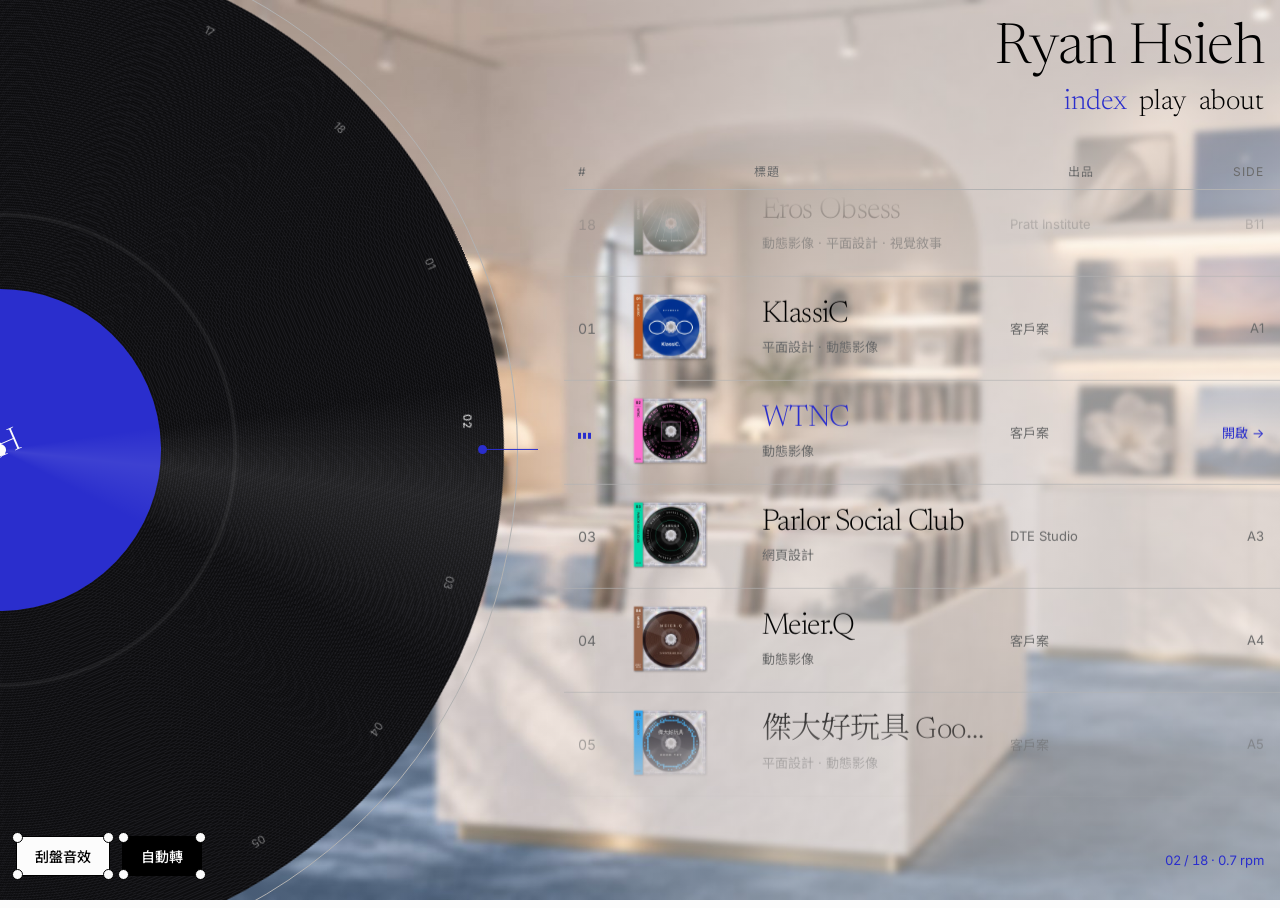
==== index.html @ 49fc0d7e "first upload" ====
<!doctype html>
<html lang="zh-Hant">
<head>
<meta charset="utf-8">
<meta name="viewport" content="width=device-width,initial-scale=1,viewport-fit=cover">
<meta name="claude:viewport-fit-sides" content="cover">
<title>Ryan Hsieh</title>
<link rel="preconnect" href="https://fonts.googleapis.com">
<link rel="stylesheet" href="https://fonts.googleapis.com/css2?family=Inter:wght@300..900&display=swap">
<!-- Shell (published as index.html): the pages live in two stacked iframes. The next page loads in the hidden one and is only
     shown once it has loaded, its fonts are ready and its first image is decoded, so a page change never shows a half-built
     page or a blank frame (the flash Ryan saw in all three full-page transitions, 2026-11-12). URL: index.html#/work.html#KlassiC -->
<style>
html,body{margin:0;height:100%;overflow:hidden;background:#fcfcfc}
iframe{position:fixed;inset:0;width:100%;height:100%;border:0;display:block;background:transparent}
iframe.bk{opacity:0;pointer-events:none;z-index:1}
iframe.fr{opacity:1;z-index:2}
.tx{position:fixed;inset:0;z-index:9999;display:flex;flex-direction:column;justify-content:space-between;padding:clamp(20px,4vw,48px);
  background:var(--c);color:var(--k);font-family:Inter,system-ui,sans-serif;pointer-events:none;will-change:clip-path,opacity}
.tx::after{content:"";position:absolute;top:0;bottom:0;left:0;width:clamp(6px,1vw,14px);background:rgba(255,255,255,.18)}
.tx.flat::after{display:none}
.tx b,.tx span{display:block}
.tx b{font:700 clamp(64px,14vw,220px)/.9 Inter,system-ui,sans-serif;letter-spacing:-.04em}
.tx span{margin-top:.3em;font:600 clamp(18px,2.6vw,40px)/1.1 Inter,system-ui,sans-serif;text-transform:uppercase;letter-spacing:.02em;max-width:20ch}
.tx small{font:500 13px Inter,system-ui,sans-serif;letter-spacing:.14em;text-transform:uppercase;opacity:.75}
.tx>*{transition:opacity .25s ease}
.tx.quiet>*{opacity:0}
</style>
</head>
<body>
<iframe class="fr" title="Ryan Hsieh" allow="autoplay; fullscreen; picture-in-picture"></iframe>
<iframe class="bk" title="" aria-hidden="true" tabindex="-1" allow="autoplay; fullscreen; picture-in-picture"></iframe>
<script>
(()=>{
  const PAGES=['home.html','work.html','play.html','about.html'],MK='rh-tx-mode';
  const reduce=matchMedia('(prefers-reduced-motion: reduce)').matches;
  const MODE='A';   // Ryan picked A (obi band sweep), 2026-11-12
  let C={};fetch('assets/obi-colors.json').then(r=>r.json()).then(j=>C=j).catch(()=>{});
  let [fr,bk]=document.querySelectorAll('iframe'),busy=null,cur='';
  const sleep=ms=>new Promise(r=>setTimeout(r,ms));
  const raf2=()=>new Promise(r=>requestAnimationFrame(()=>requestAnimationFrame(r)));
  const ink=h=>{const n=parseInt(h.slice(1),16);return (0.2126*(n>>16)+0.7152*(n>>8&255)+0.0722*(n&255))/255>.5?'#111':'#fff';};
  // "work.html#KlassiC" / "index.html#x" / "" → "home.html#x"
  const norm=s=>{s=(s||'').replace(/^\/+/,'');let [f,...h]=s.split('#');f=(f||'').split('/').pop();
    if(!f||f==='index.html')f='home.html';if(!PAGES.includes(f))f='home.html';return f+(h.length?'#'+h.join('#'):'');};
  const fromHash=()=>norm(decodeURIComponent(location.hash.replace(/^#\/?/,'')));
  const setUrl=(t,push)=>{const h='#/'+t;if(location.hash===h)return;try{history[push?'pushState':'replaceState'](null,'',h);}catch(e){}};
  // load t into frame f and wait until it is ready to be seen
  function load(f,t){return new Promise(res=>{
    let done=false;const fin=ok=>{if(!done){done=true;res(ok);}};
    f._ev=0;f.onload=async()=>{try{const d=f.contentDocument;
        await Promise.race([d.fonts?d.fonts.ready:0,sleep(1200)]);
        const im=d.querySelector('#main img, .disc img, img');
        if(im&&im.decode)await Promise.race([im.decode().catch(()=>{}),sleep(600)]);
        await raf2();fin(true);}catch(e){fin(false);}};
    setTimeout(()=>fin(false),6000);nav(f,t);});}
  // location.replace, not src: changing a frame's src adds a history entry and breaks the back button
  const nav=(f,t)=>{try{f.contentWindow.location.replace(new URL(t,location.href).href);}catch(e){f.src=t;}};
  function swap(t){const o=fr;fr=bk;bk=o;fr.className='fr';bk.className='bk';
    fr.removeAttribute('aria-hidden');fr.removeAttribute('tabindex');fr.title='Ryan Hsieh';
    bk.setAttribute('aria-hidden','true');bk.tabIndex=-1;bk.title='';
    cur=t;try{document.title=fr.contentDocument.title||'Ryan Hsieh';fr.contentWindow.focus();}catch(e){}if(!fr._ev){fr._ev=1;ev(fr);}}
  const ev=f=>{try{f.contentWindow.dispatchEvent(new Event('rh-shown'));}catch(e){}};
  function shown(){setTimeout(()=>{if(!busy)nav(bk,'about:blank');},50);}
  function panel(o,quiet){const d=document.createElement('div');d.className='tx'+(quiet?' quiet':'');d.setAttribute('aria-hidden','true');
    d.style.setProperty('--c',o.c);d.style.setProperty('--k',ink(o.c));
    const s=document.createElement('small');s.textContent=o.label||(o.dir==='back'?'◀◀ Rewind':'▶ Now playing');
    const b=document.createElement('b');b.textContent=o.n||'';const sp=document.createElement('span');sp.textContent=o.title||'';
    const m=document.createElement('div');m.append(b,sp);d.append(s,m);document.body.appendChild(d);return d;}
  const anim=(el,k,ms,ease)=>el.animate(k,{duration:ms,easing:ease,fill:'forwards'}).finished;
  const CL={L0:'inset(0 100% 0 0)',R0:'inset(0 0 0 100%)',full:'inset(0 0 0 0)'};

  async function go(target,o,push){
    const t=norm(target);o=o||{};
    if(t===cur)return;
    if(busy)return;           // one change at a time
    busy=true;
    o.c=o.c||(C[o.slug]&&C[o.slug].bg)||(t.startsWith('home')?'#2a2ecd':'#111111');
    if(push!==false)setUrl(t,true);
    try{
      if(reduce||!cur){if(await load(bk,t)!==false){swap(t);shown();}}
      else if(MODE==='A'){
        const d=panel(o);d.style.clipPath=o.dir==='back'?CL.R0:CL.L0;
        const sweep=anim(d,[{clipPath:d.style.clipPath},{clipPath:CL.full}],340,'cubic-bezier(.7,0,.9,.6)');
        const [ok]=await Promise.all([load(bk,t),sweep.then(()=>sleep(220))]);
        swap(t);d.classList.add('quiet');await raf2();
        await anim(d,[{clipPath:CL.full},{clipPath:o.dir==='back'?CL.L0:CL.R0}],460,'cubic-bezier(.3,0,.1,1)');d.remove();shown();
      }else if(MODE==='B'){
        const d=panel(o,true);d.classList.add('flat');d.style.opacity=0;
        await Promise.all([load(bk,t),anim(d,[{opacity:0},{opacity:1}],200,'ease-in')]);
        swap(t);await raf2();
        await anim(d,[{opacity:1},{opacity:0}],320,'ease-out');d.remove();shown();
      }else{ // C: the new page is fully built underneath, then cross-fades in over the old one
        await load(bk,t);
        const old=fr,nu=bk;nu._ev=1;ev(nu);nu.style.zIndex=3;nu.style.opacity=0;nu.style.pointerEvents='auto';
        const dy=o.dir==='back'?-14:14;
        // the old page stays fully opaque underneath, so nothing pale ever shows between the two
        await anim(nu,[{opacity:0,transform:`translateY(${dy}px)`},{opacity:1,transform:'none'}],420,'cubic-bezier(.2,.7,.2,1)');
        swap(t);nu.getAnimations().forEach(a=>a.cancel());old.getAnimations().forEach(a=>a.cancel());
        nu.style.cssText='';old.style.cssText='';shown();
      }
    }finally{busy=false;}
    // a back/forward press that came in while we were busy
    if(fromHash()!==cur)go(fromHash(),{dir:'back'},false);
  }
  // keep the address in step when a page changes its own hash (work.html prev / next)
  function sync(){try{const L=fr.contentWindow.location,f=L.pathname.split('/').pop();cur=norm(f+L.hash);setUrl(cur,false);document.title=fr.contentDocument.title;}catch(e){}}
  addEventListener('popstate',()=>{const t=fromHash();if(t===cur)return;
    // same page, other hash: let the page handle it
    if(t.split('#')[0]===cur.split('#')[0]){try{fr.contentWindow.location.hash=t.split('#')[1]||'';cur=t;return;}catch(e){}}
    go(t,{dir:'back'},false);});
  window.RH_SHELL={go:(u,o)=>go(u,o,true),sync,get mode(){return MODE;}};

  // first page: if the frame cannot load (a host that blocks frames), fall back to plain pages
  (async()=>{const t=fromHash();setUrl(t,false);
    const ok=await load(fr,t);
    if(!ok){try{sessionStorage.setItem('rh-noshell','1');}catch(e){}location.replace(t);return;}
    cur=t;try{document.title=fr.contentDocument.title;fr.contentWindow.focus();}catch(e){}ev(fr);})();

})();
</script>
</body>
</html>
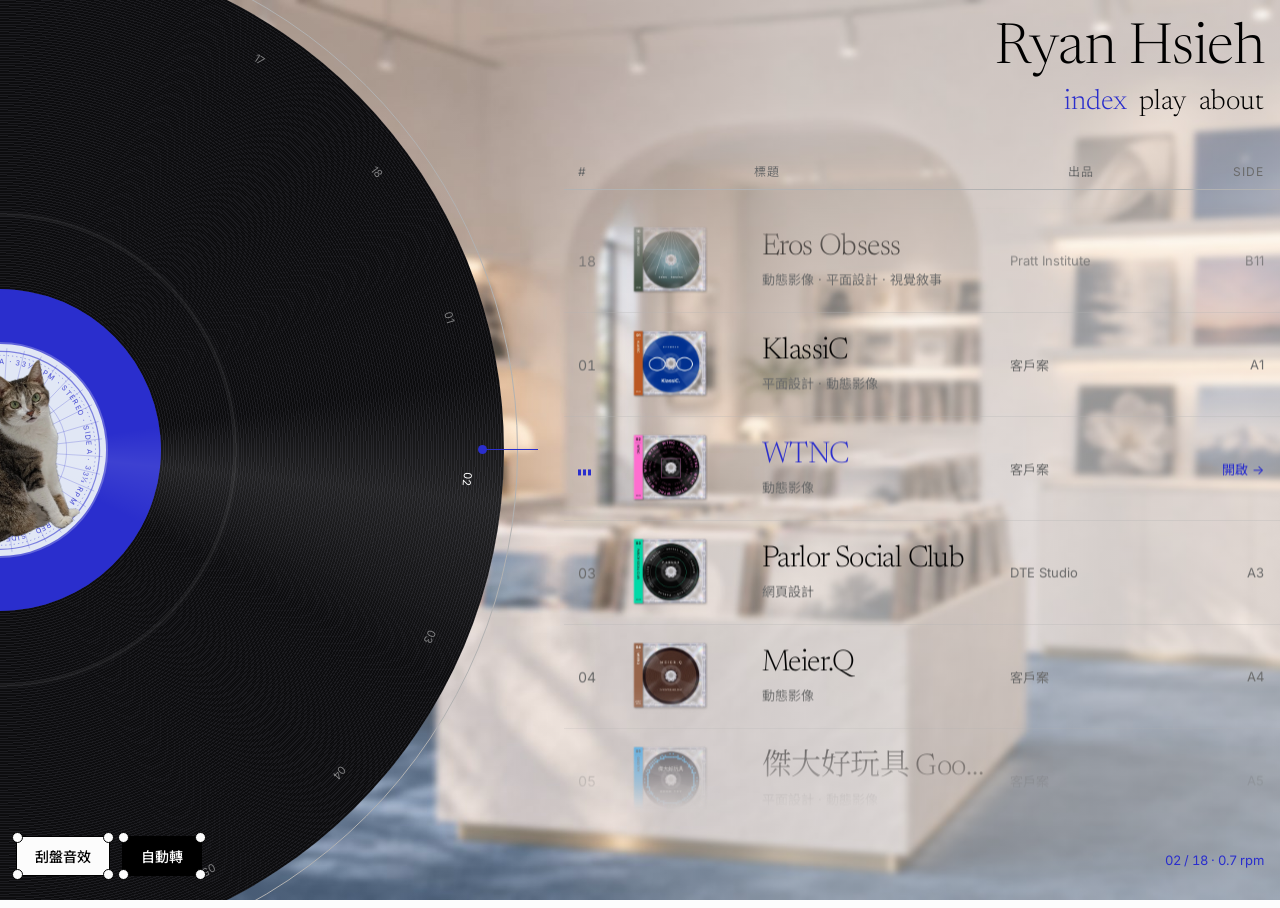
==== commit 6724ccd8: "貓咪再生" ====
--- a/index.html
+++ b/index.html
@@ -55,7 +55,11 @@
         await raf2();fin(true);}catch(e){fin(false);}};
     setTimeout(()=>fin(false),6000);nav(f,t);});}
   // location.replace, not src: changing a frame's src adds a history entry and breaks the back button
-  const nav=(f,t)=>{try{f.contentWindow.location.replace(new URL(t,location.href).href);}catch(e){f.src=t;}};
+  // ?v=BUILD on every page load: GitHub Pages lets browsers cache pages for 10 min, so without it a page
+  // opened again in the frame could come from cache as an older version (Ryan saw the old record label, 2026-11-13). Bump BUILD on each release.
+  const BUILD='71';
+  const bust=t=>{if(t==='about:blank')return t;const u=new URL(t,location.href);u.searchParams.set('v',BUILD);return u.href;};
+  const nav=(f,t)=>{try{f.contentWindow.location.replace(bust(t));}catch(e){f.src=bust(t);}};
   function swap(t){const o=fr;fr=bk;bk=o;fr.className='fr';bk.className='bk';
     fr.removeAttribute('aria-hidden');fr.removeAttribute('tabindex');fr.title='Ryan Hsieh';
     bk.setAttribute('aria-hidden','true');bk.tabIndex=-1;bk.title='';
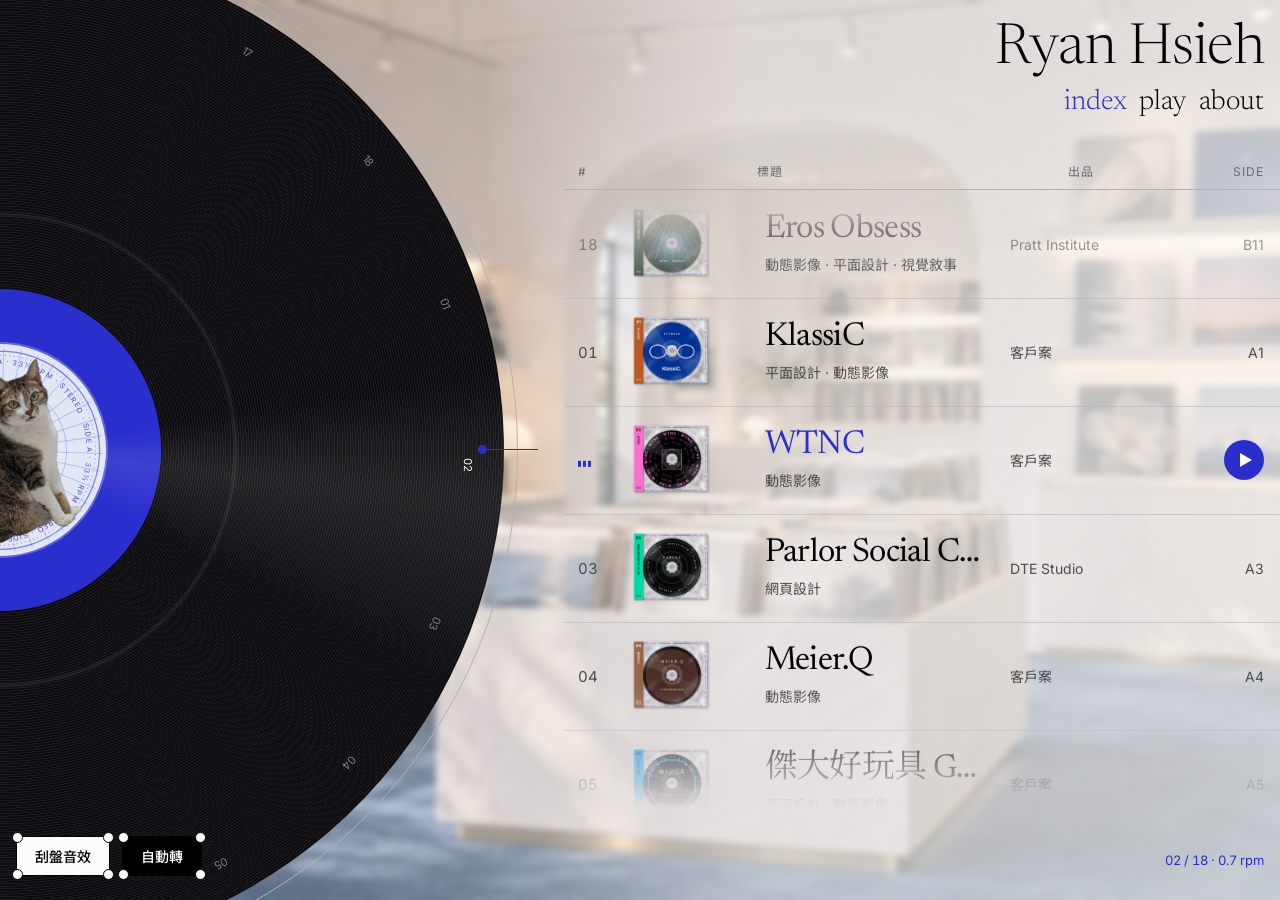
==== commit f6d95f2b: "清理更新" ====
--- a/index.html
+++ b/index.html
@@ -3,125 +3,35 @@
 <head>
 <meta charset="utf-8">
 <meta name="viewport" content="width=device-width,initial-scale=1,viewport-fit=cover">
-<meta name="claude:viewport-fit-sides" content="cover">
-<title>Ryan Hsieh</title>
+<title>Ryan Hsieh 謝東霖 — Designer</title>
+
+<meta name="description" content="謝東霖 Ryan Hsieh，台北的跨領域設計師，作品橫跨動態影像、平面與網頁設計。Pratt Institute Communications Design 碩士，現為知識衛星 Sat. Knowledge 設計師。">
+<link rel="canonical" href="https://ryanhsieh.xyz/">
+<meta property="og:type" content="website">
+<meta property="og:site_name" content="Ryan Hsieh">
+<meta property="og:title" content="Ryan Hsieh 謝東霖 — Designer">
+<meta property="og:description" content="謝東霖 Ryan Hsieh，台北的跨領域設計師，作品橫跨動態影像、平面與網頁設計。Pratt Institute Communications Design 碩士，現為知識衛星 Sat. Knowledge 設計師。">
+<meta property="og:url" content="https://ryanhsieh.xyz/">
+<meta property="og:image" content="https://ryanhsieh.xyz/assets/og.jpg">
+<meta property="og:image:width" content="1200">
+<meta property="og:image:height" content="630">
+<meta property="og:locale" content="zh_TW">
+<meta name="twitter:card" content="summary_large_image">
+<link rel="icon" type="image/png" href="favicon.png">
+<link rel="apple-touch-icon" href="apple-touch-icon.png">
+<meta name="theme-color" content="#fcfcfc">
+<script type="application/ld+json">{"@context": "https://schema.org", "@type": "Person", "name": "Ryan Hsieh", "alternateName": ["謝東霖", "Tung-Lin Hsieh"], "url": "https://ryanhsieh.xyz/", "image": "https://ryanhsieh.xyz/assets/og.jpg", "jobTitle": "Designer", "worksFor": {"@type": "Organization", "name": "Sat. Knowledge 知識衛星"}, "alumniOf": [{"@type": "CollegeOrUniversity", "name": "Pratt Institute"}, {"@type": "CollegeOrUniversity", "name": "世新大學 Shih Hsin University"}], "homeLocation": {"@type": "Place", "name": "Taipei, Taiwan"}, "knowsAbout": ["Motion Design", "Graphic Design", "Web Design"]}</script>
+
 <link rel="preconnect" href="https://fonts.googleapis.com">
 <link rel="stylesheet" href="https://fonts.googleapis.com/css2?family=Inter:wght@300..900&display=swap">
-<!-- Shell (published as index.html): the pages live in two stacked iframes. The next page loads in the hidden one and is only
-     shown once it has loaded, its fonts are ready and its first image is decoded, so a page change never shows a half-built
-     page or a blank frame (the flash Ryan saw in all three full-page transitions, 2026-11-12). URL: index.html#/work.html#KlassiC -->
-<style>
-html,body{margin:0;height:100%;overflow:hidden;background:#fcfcfc}
-iframe{position:fixed;inset:0;width:100%;height:100%;border:0;display:block;background:transparent}
-iframe.bk{opacity:0;pointer-events:none;z-index:1}
-iframe.fr{opacity:1;z-index:2}
-.tx{position:fixed;inset:0;z-index:9999;display:flex;flex-direction:column;justify-content:space-between;padding:clamp(20px,4vw,48px);
-  background:var(--c);color:var(--k);font-family:Inter,system-ui,sans-serif;pointer-events:none;will-change:clip-path,opacity}
-.tx::after{content:"";position:absolute;top:0;bottom:0;left:0;width:clamp(6px,1vw,14px);background:rgba(255,255,255,.18)}
-.tx.flat::after{display:none}
-.tx b,.tx span{display:block}
-.tx b{font:700 clamp(64px,14vw,220px)/.9 Inter,system-ui,sans-serif;letter-spacing:-.04em}
-.tx span{margin-top:.3em;font:600 clamp(18px,2.6vw,40px)/1.1 Inter,system-ui,sans-serif;text-transform:uppercase;letter-spacing:.02em;max-width:20ch}
-.tx small{font:500 13px Inter,system-ui,sans-serif;letter-spacing:.14em;text-transform:uppercase;opacity:.75}
-.tx>*{transition:opacity .25s ease}
-.tx.quiet>*{opacity:0}
-</style>
+
+<style>body,html{margin:0;height:100%;overflow:hidden;background:#fcfcfc}iframe{position:fixed;inset:0;width:100%;height:100%;border:0;display:block;background:transparent}iframe.bk{opacity:0;pointer-events:none;z-index:1}iframe.fr{opacity:1;z-index:2}.tx{position:fixed;inset:0;z-index:9999;display:flex;flex-direction:column;justify-content:space-between;padding:clamp(20px,4vw,48px);background:var(--c);color:var(--k);font-family:Inter,system-ui,sans-serif;pointer-events:none;will-change:clip-path,opacity}.tx::after{content:"";position:absolute;top:0;bottom:0;left:0;width:clamp(6px,1vw,14px);background:rgba(255,255,255,.18)}.tx b,.tx span{display:block}.tx b{font:700 clamp(64px,14vw,220px)/.9 Inter,system-ui,sans-serif;letter-spacing:-.04em}.tx span{margin-top:.3em;font:600 clamp(18px,2.6vw,40px)/1.1 Inter,system-ui,sans-serif;text-transform:uppercase;letter-spacing:.02em;max-width:20ch}.tx small{font:500 13px Inter,system-ui,sans-serif;letter-spacing:.14em;text-transform:uppercase;opacity:.75}.tx>*{transition:opacity .25s ease}.tx.quiet>*{opacity:0}</style>
 </head>
 <body>
+<noscript><main style="padding:24px;font:16px/1.6 system-ui,sans-serif"><h1>Ryan Hsieh 謝東霖</h1><p>謝東霖 Ryan Hsieh，台北的跨領域設計師，作品橫跨動態影像、平面與網頁設計。Pratt Institute Communications Design 碩士，現為知識衛星 Sat. Knowledge 設計師。</p>
+<ul><li><a href="work.html?solo#KlassiC">KlassiC</a></li><li><a href="work.html?solo#WTNC">WTNC</a></li><li><a href="work.html?solo#Parlor-Social-Club">Parlor Social Club</a></li><li><a href="work.html?solo#Meier-Q">Meier.Q</a></li><li><a href="work.html?solo#Good-Toy">傑大好玩具 Good Toy</a></li><li><a href="work.html?solo#Masthead-Magazine">Masthead Magazine</a></li><li><a href="work.html?solo#Bliss-Lau">Bliss Lau</a></li><li><a href="work.html?solo#Countdown">Countdown</a></li><li><a href="work.html?solo#Photo-Sphere">Photo Sphere</a></li><li><a href="work.html?solo#Polychronic-and-Time-Ideology">Polychronic and Time Ideology</a></li><li><a href="work.html?solo#COEXIST">COEXIST©</a></li><li><a href="work.html?solo#Wasting-Time-on-the-Internet">Wasting Time on the Internet</a></li><li><a href="work.html?solo#More-is-the-New-Normal">More is the New Normal</a></li><li><a href="work.html?solo#Crisis-in-New-York-Noise-Depression">Crisis in New York: Noise & Depression</a></li><li><a href="work.html?solo#About-Time-Travel-in-Time">About Time: Travel in Time</a></li><li><a href="work.html?solo#Lost-in-Time">Lost in Time</a></li><li><a href="work.html?solo#Virtual-Temple">Virtual Temple</a></li><li><a href="work.html?solo#Eros-Obsess">Eros Obsess</a></li></ul><p><a href="play.html?solo">Play</a> · <a href="about.html?solo">About</a></p></main></noscript>
 <iframe class="fr" title="Ryan Hsieh" allow="autoplay; fullscreen; picture-in-picture"></iframe>
 <iframe class="bk" title="" aria-hidden="true" tabindex="-1" allow="autoplay; fullscreen; picture-in-picture"></iframe>
-<script>
-(()=>{
-  const PAGES=['home.html','work.html','play.html','about.html'],MK='rh-tx-mode';
-  const reduce=matchMedia('(prefers-reduced-motion: reduce)').matches;
-  const MODE='A';   // Ryan picked A (obi band sweep), 2026-11-12
-  let C={};fetch('assets/obi-colors.json').then(r=>r.json()).then(j=>C=j).catch(()=>{});
-  let [fr,bk]=document.querySelectorAll('iframe'),busy=null,cur='';
-  const sleep=ms=>new Promise(r=>setTimeout(r,ms));
-  const raf2=()=>new Promise(r=>requestAnimationFrame(()=>requestAnimationFrame(r)));
-  const ink=h=>{const n=parseInt(h.slice(1),16);return (0.2126*(n>>16)+0.7152*(n>>8&255)+0.0722*(n&255))/255>.5?'#111':'#fff';};
-  // "work.html#KlassiC" / "index.html#x" / "" → "home.html#x"
-  const norm=s=>{s=(s||'').replace(/^\/+/,'');let [f,...h]=s.split('#');f=(f||'').split('/').pop();
-    if(!f||f==='index.html')f='home.html';if(!PAGES.includes(f))f='home.html';return f+(h.length?'#'+h.join('#'):'');};
-  const fromHash=()=>norm(decodeURIComponent(location.hash.replace(/^#\/?/,'')));
-  const setUrl=(t,push)=>{const h='#/'+t;if(location.hash===h)return;try{history[push?'pushState':'replaceState'](null,'',h);}catch(e){}};
-  // load t into frame f and wait until it is ready to be seen
-  function load(f,t){return new Promise(res=>{
-    let done=false;const fin=ok=>{if(!done){done=true;res(ok);}};
-    f._ev=0;f.onload=async()=>{try{const d=f.contentDocument;
-        await Promise.race([d.fonts?d.fonts.ready:0,sleep(1200)]);
-        const im=d.querySelector('#main img, .disc img, img');
-        if(im&&im.decode)await Promise.race([im.decode().catch(()=>{}),sleep(600)]);
-        await raf2();fin(true);}catch(e){fin(false);}};
-    setTimeout(()=>fin(false),6000);nav(f,t);});}
-  // location.replace, not src: changing a frame's src adds a history entry and breaks the back button
-  // ?v=BUILD on every page load: GitHub Pages lets browsers cache pages for 10 min, so without it a page
-  // opened again in the frame could come from cache as an older version (Ryan saw the old record label, 2026-11-13). Bump BUILD on each release.
-  const BUILD='71';
-  const bust=t=>{if(t==='about:blank')return t;const u=new URL(t,location.href);u.searchParams.set('v',BUILD);return u.href;};
-  const nav=(f,t)=>{try{f.contentWindow.location.replace(bust(t));}catch(e){f.src=bust(t);}};
-  function swap(t){const o=fr;fr=bk;bk=o;fr.className='fr';bk.className='bk';
-    fr.removeAttribute('aria-hidden');fr.removeAttribute('tabindex');fr.title='Ryan Hsieh';
-    bk.setAttribute('aria-hidden','true');bk.tabIndex=-1;bk.title='';
-    cur=t;try{document.title=fr.contentDocument.title||'Ryan Hsieh';fr.contentWindow.focus();}catch(e){}if(!fr._ev){fr._ev=1;ev(fr);}}
-  const ev=f=>{try{f.contentWindow.dispatchEvent(new Event('rh-shown'));}catch(e){}};
-  function shown(){setTimeout(()=>{if(!busy)nav(bk,'about:blank');},50);}
-  function panel(o,quiet){const d=document.createElement('div');d.className='tx'+(quiet?' quiet':'');d.setAttribute('aria-hidden','true');
-    d.style.setProperty('--c',o.c);d.style.setProperty('--k',ink(o.c));
-    const s=document.createElement('small');s.textContent=o.label||(o.dir==='back'?'◀◀ Rewind':'▶ Now playing');
-    const b=document.createElement('b');b.textContent=o.n||'';const sp=document.createElement('span');sp.textContent=o.title||'';
-    const m=document.createElement('div');m.append(b,sp);d.append(s,m);document.body.appendChild(d);return d;}
-  const anim=(el,k,ms,ease)=>el.animate(k,{duration:ms,easing:ease,fill:'forwards'}).finished;
-  const CL={L0:'inset(0 100% 0 0)',R0:'inset(0 0 0 100%)',full:'inset(0 0 0 0)'};
-
-  async function go(target,o,push){
-    const t=norm(target);o=o||{};
-    if(t===cur)return;
-    if(busy)return;           // one change at a time
-    busy=true;
-    o.c=o.c||(C[o.slug]&&C[o.slug].bg)||(t.startsWith('home')?'#2a2ecd':'#111111');
-    if(push!==false)setUrl(t,true);
-    try{
-      if(reduce||!cur){if(await load(bk,t)!==false){swap(t);shown();}}
-      else if(MODE==='A'){
-        const d=panel(o);d.style.clipPath=o.dir==='back'?CL.R0:CL.L0;
-        const sweep=anim(d,[{clipPath:d.style.clipPath},{clipPath:CL.full}],340,'cubic-bezier(.7,0,.9,.6)');
-        const [ok]=await Promise.all([load(bk,t),sweep.then(()=>sleep(220))]);
-        swap(t);d.classList.add('quiet');await raf2();
-        await anim(d,[{clipPath:CL.full},{clipPath:o.dir==='back'?CL.L0:CL.R0}],460,'cubic-bezier(.3,0,.1,1)');d.remove();shown();
-      }else if(MODE==='B'){
-        const d=panel(o,true);d.classList.add('flat');d.style.opacity=0;
-        await Promise.all([load(bk,t),anim(d,[{opacity:0},{opacity:1}],200,'ease-in')]);
-        swap(t);await raf2();
-        await anim(d,[{opacity:1},{opacity:0}],320,'ease-out');d.remove();shown();
-      }else{ // C: the new page is fully built underneath, then cross-fades in over the old one
-        await load(bk,t);
-        const old=fr,nu=bk;nu._ev=1;ev(nu);nu.style.zIndex=3;nu.style.opacity=0;nu.style.pointerEvents='auto';
-        const dy=o.dir==='back'?-14:14;
-        // the old page stays fully opaque underneath, so nothing pale ever shows between the two
-        await anim(nu,[{opacity:0,transform:`translateY(${dy}px)`},{opacity:1,transform:'none'}],420,'cubic-bezier(.2,.7,.2,1)');
-        swap(t);nu.getAnimations().forEach(a=>a.cancel());old.getAnimations().forEach(a=>a.cancel());
-        nu.style.cssText='';old.style.cssText='';shown();
-      }
-    }finally{busy=false;}
-    // a back/forward press that came in while we were busy
-    if(fromHash()!==cur)go(fromHash(),{dir:'back'},false);
-  }
-  // keep the address in step when a page changes its own hash (work.html prev / next)
-  function sync(){try{const L=fr.contentWindow.location,f=L.pathname.split('/').pop();cur=norm(f+L.hash);setUrl(cur,false);document.title=fr.contentDocument.title;}catch(e){}}
-  addEventListener('popstate',()=>{const t=fromHash();if(t===cur)return;
-    // same page, other hash: let the page handle it
-    if(t.split('#')[0]===cur.split('#')[0]){try{fr.contentWindow.location.hash=t.split('#')[1]||'';cur=t;return;}catch(e){}}
-    go(t,{dir:'back'},false);});
-  window.RH_SHELL={go:(u,o)=>go(u,o,true),sync,get mode(){return MODE;}};
-
-  // first page: if the frame cannot load (a host that blocks frames), fall back to plain pages
-  (async()=>{const t=fromHash();setUrl(t,false);
-    const ok=await load(fr,t);
-    if(!ok){try{sessionStorage.setItem('rh-noshell','1');}catch(e){}location.replace(t);return;}
-    cur=t;try{document.title=fr.contentDocument.title;fr.contentWindow.focus();}catch(e){}ev(fr);})();
-
-})();
-</script>
+<script>(()=>{const PAGES=["home.html","work.html","play.html","about.html"];const reduce=matchMedia("(prefers-reduced-motion: reduce)").matches;let C={};fetch("assets/obi-colors.json").then(r=>r.json()).then(j=>C=j).catch(()=>{});let[fr,bk]=document.querySelectorAll("iframe"),busy=null,cur="";const sleep=ms=>new Promise(r=>setTimeout(r,ms));const raf2=()=>new Promise(r=>requestAnimationFrame(()=>requestAnimationFrame(r)));const ink=h=>{const n=parseInt(h.slice(1),16);return(.2126*(n>>16)+.7152*(n>>8&255)+.0722*(n&255))/255>.5?"#111":"#fff"};const norm=s=>{s=(s||"").replace(/^\/+/,"");let[f,...h]=s.split("#");f=(f||"").split("/").pop();if(!f||f==="index.html")f="home.html";if(!PAGES.includes(f))f="home.html";return f+(h.length?"#"+h.join("#"):"")};const fromHash=()=>norm(decodeURIComponent(location.hash.replace(/^#\/?/,"")));const setUrl=(t,push)=>{const h="#/"+t;if(location.hash===h)return;try{history[push?"pushState":"replaceState"](null,"",h)}catch(e){}};function load(f,t){return new Promise(res=>{let done=false;const fin=ok=>{if(!done){done=true;res(ok)}};f._ev=0;f.onload=async()=>{try{const d=f.contentDocument;await Promise.race([d.fonts?d.fonts.ready:0,sleep(1200)]);const im=d.querySelector("#main img, .disc img, img");if(im&&im.decode)await Promise.race([im.decode().catch(()=>{}),sleep(600)]);await raf2();fin(true)}catch(e){fin(false)}};setTimeout(()=>fin(false),6e3);nav(f,t)})}const BUILD="74";const bust=t=>{if(t==="about:blank")return t;const u=new URL(t,location.href);u.searchParams.set("v",BUILD);return u.href};const nav=(f,t)=>{try{f.contentWindow.location.replace(bust(t))}catch(e){f.src=bust(t)}};function swap(t){const o=fr;fr=bk;bk=o;fr.className="fr";bk.className="bk";fr.removeAttribute("aria-hidden");fr.removeAttribute("tabindex");fr.title="Ryan Hsieh";bk.setAttribute("aria-hidden","true");bk.tabIndex=-1;bk.title="";cur=t;try{document.title=fr.contentDocument.title||"Ryan Hsieh";fr.contentWindow.focus()}catch(e){}if(!fr._ev){fr._ev=1;ev(fr)}}const ev=f=>{try{f.contentWindow.dispatchEvent(new Event("rh-shown"))}catch(e){}};function shown(){setTimeout(()=>{if(!busy)nav(bk,"about:blank")},50)}function panel(o,quiet){const d=document.createElement("div");d.className="tx"+(quiet?" quiet":"");d.setAttribute("aria-hidden","true");d.style.setProperty("--c",o.c);d.style.setProperty("--k",ink(o.c));const s=document.createElement("small");s.textContent=o.label||(o.dir==="back"?"◀◀ Rewind":"▶ Now playing");const b=document.createElement("b");b.textContent=o.n||"";const sp=document.createElement("span");sp.textContent=o.title||"";const m=document.createElement("div");m.append(b,sp);d.append(s,m);document.body.appendChild(d);return d}const anim=(el,k,ms,ease)=>el.animate(k,{duration:ms,easing:ease,fill:"forwards"}).finished;const CL={L0:"inset(0 100% 0 0)",R0:"inset(0 0 0 100%)",full:"inset(0 0 0 0)"};async function go(target,o,push){const t=norm(target);o=o||{};if(t===cur)return;if(busy)return;busy=true;o.c=o.c||C[o.slug]&&C[o.slug].bg||(t.startsWith("home")?"#2a2ecd":"#111111");if(push!==false)setUrl(t,true);try{if(reduce||!cur){if(await load(bk,t)!==false){swap(t);shown()}}else{const d=panel(o);d.style.clipPath=o.dir==="back"?CL.R0:CL.L0;const sweep=anim(d,[{clipPath:d.style.clipPath},{clipPath:CL.full}],340,"cubic-bezier(.7,0,.9,.6)");const[ok]=await Promise.all([load(bk,t),sweep.then(()=>sleep(220))]);swap(t);d.classList.add("quiet");await raf2();await anim(d,[{clipPath:CL.full},{clipPath:o.dir==="back"?CL.L0:CL.R0}],460,"cubic-bezier(.3,0,.1,1)");d.remove();shown()}}finally{busy=false}if(fromHash()!==cur)go(fromHash(),{dir:"back"},false)}function sync(){try{const L=fr.contentWindow.location,f=L.pathname.split("/").pop();cur=norm(f+L.hash);setUrl(cur,false);document.title=fr.contentDocument.title}catch(e){}}addEventListener("popstate",()=>{const t=fromHash();if(t===cur)return;if(t.split("#")[0]===cur.split("#")[0]){try{fr.contentWindow.location.hash=t.split("#")[1]||"";cur=t;return}catch(e){}}go(t,{dir:"back"},false)});window.RH_SHELL={go:(u,o)=>go(u,o,true),sync:sync};(async()=>{const t=fromHash();setUrl(t,false);const ok=await load(fr,t);if(!ok){try{sessionStorage.setItem("rh-noshell","1")}catch(e){}location.replace(t);return}cur=t;try{document.title=fr.contentDocument.title;fr.contentWindow.focus()}catch(e){}ev(fr)})()})()</script>
 </body>
 </html>
